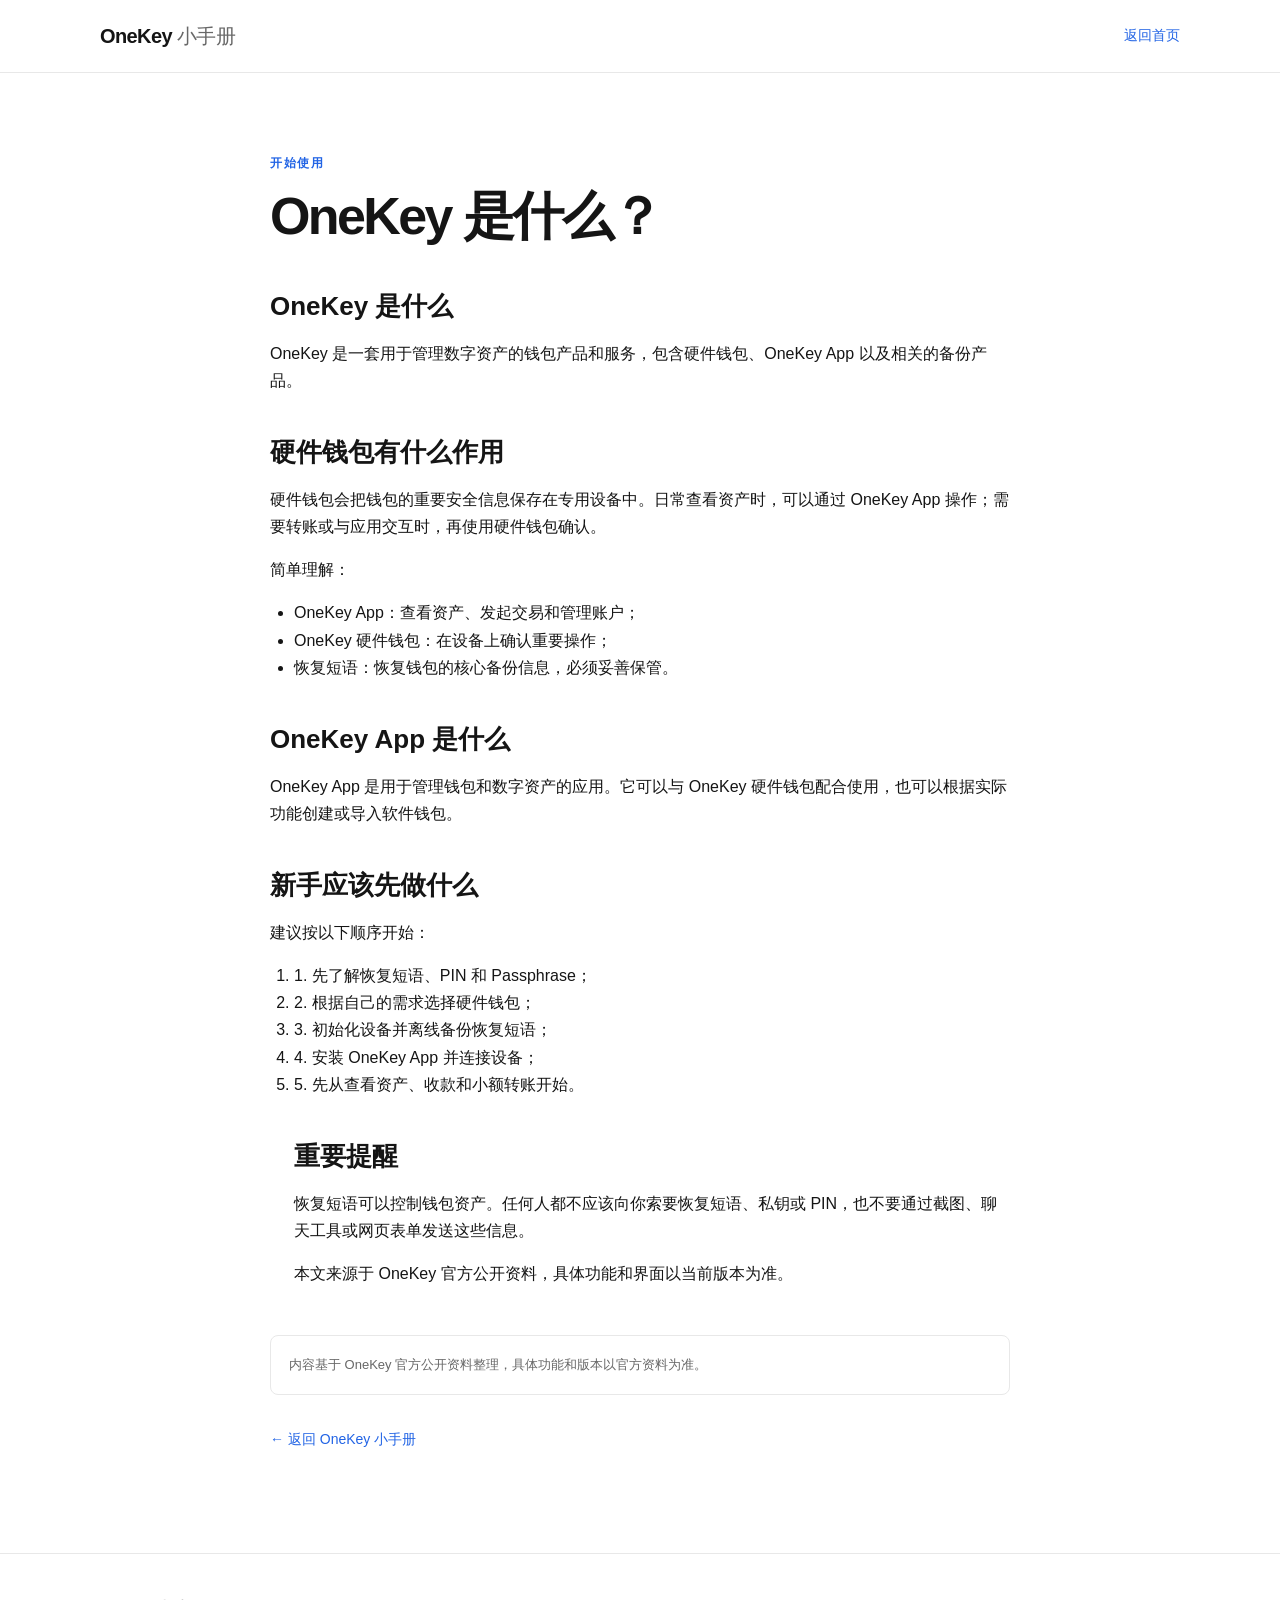
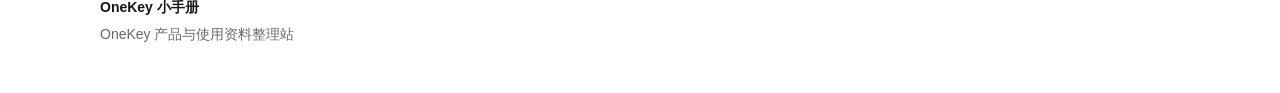
==== guides/01-onekey是什么.html @ 697a50b5 "初始化 OneKey 小手册公开站" ====
<!doctype html>
<html lang="zh-CN"><head><meta charset="UTF-8"><meta name="viewport" content="width=device-width, initial-scale=1">
<meta name="description" content="OneKey 是什么？｜OneKey 小手册"><title>OneKey 是什么？｜OneKey 小手册</title><link rel="stylesheet" href="../styles.css"></head>
<body><header class="site-header"><div class="container nav"><a class="brand" href="../">OneKey <span>小手册</span></a><a class="back" href="../">返回首页</a></div></header>
<main class="container article"><p class="eyebrow">开始使用</p><h1>OneKey 是什么？</h1><div class="article-body"><h2>OneKey 是什么</h2>
<p>OneKey 是一套用于管理数字资产的钱包产品和服务，包含硬件钱包、OneKey App 以及相关的备份产品。</p>
<h2>硬件钱包有什么作用</h2>
<p>硬件钱包会把钱包的重要安全信息保存在专用设备中。日常查看资产时，可以通过 OneKey App 操作；需要转账或与应用交互时，再使用硬件钱包确认。</p>
<p>简单理解：</p>
<ul>
<li>OneKey App：查看资产、发起交易和管理账户；</li>
<li>OneKey 硬件钱包：在设备上确认重要操作；</li>
<li>恢复短语：恢复钱包的核心备份信息，必须妥善保管。</li>
</ul>
<h2>OneKey App 是什么</h2>
<p>OneKey App 是用于管理钱包和数字资产的应用。它可以与 OneKey 硬件钱包配合使用，也可以根据实际功能创建或导入软件钱包。</p>
<h2>新手应该先做什么</h2>
<p>建议按以下顺序开始：</p>
<ol>
<li>1. 先了解恢复短语、PIN 和 Passphrase；</li>
<li>2. 根据自己的需求选择硬件钱包；</li>
<li>3. 初始化设备并离线备份恢复短语；</li>
<li>4. 安装 OneKey App 并连接设备；</li>
<li>5. 先从查看资产、收款和小额转账开始。</li>
</ul>
<h2>重要提醒</h2>
<p>恢复短语可以控制钱包资产。任何人都不应该向你索要恢复短语、私钥或 PIN，也不要通过截图、聊天工具或网页表单发送这些信息。</p>
<p>本文来源于 OneKey 官方公开资料，具体功能和界面以当前版本为准。</p></div><p class="article-source">内容基于 OneKey 官方公开资料整理，具体功能和版本以官方资料为准。</p><a class="back-link" href="../">← 返回 OneKey 小手册</a></main>
<footer class="site-footer"><div class="container"><strong>OneKey 小手册</strong><p>OneKey 产品与使用资料整理站</p></div></footer></body></html>
---- styles.css ----
:root{--ink:#151515;--muted:#686868;--line:#e8e8e8;--tint:#f7f8fa;--accent:#2264e5;--max:1080px}*{box-sizing:border-box}html{scroll-behavior:smooth}body{margin:0;color:var(--ink);font-family:-apple-system,BlinkMacSystemFont,"Segoe UI","PingFang SC","Microsoft YaHei",sans-serif;line-height:1.7;background:#fff}a{color:inherit;text-decoration:none}.container{width:min(var(--max),calc(100% - 40px));margin:auto}.article{max-width:780px;padding:80px 20px 100px}.article h1{font-size:clamp(34px,5vw,52px);line-height:1.2;letter-spacing:-.05em;margin:0 0 42px}.article-body h2{font-size:26px;line-height:1.3;margin:42px 0 12px}.article-body h3{font-size:19px;margin:28px 0 8px}.article-body p,.article-body li{font-size:16px}.article-body ul,.article-body ol{padding-left:24px}.article-source{margin-top:48px;padding:18px;border:1px solid var(--line);border-radius:8px;color:var(--muted);font-size:13px}.back,.back-link{color:var(--accent);font-size:14px}.back-link{display:inline-block;margin-top:20px}.nav{height:72px;display:flex;align-items:center;justify-content:space-between}.site-header{border-bottom:1px solid var(--line);background:#fff}.brand{font-size:20px;font-weight:750;letter-spacing:-.03em}.brand span{font-weight:500;color:var(--muted)}nav{display:flex;gap:24px;font-size:14px;color:var(--muted)}nav a:hover,.card span,.product a{color:var(--accent)}.hero{background:linear-gradient(120deg,#f6f8ff,#fff 62%);padding:110px 0 120px}.hero-inner{max-width:850px}.eyebrow{margin:0 0 12px;color:var(--accent);font-size:12px;font-weight:750;letter-spacing:.14em}.hero h1{max-width:720px;margin:0 0 18px;font-size:clamp(38px,6vw,68px);line-height:1.12;letter-spacing:-.06em}.lead{max-width:620px;color:var(--muted);font-size:19px}.hero-actions{display:flex;gap:12px;margin-top:30px}.button{padding:11px 20px;border-radius:8px;font-size:14px;font-weight:650}.primary{background:var(--ink);color:white}.secondary{border:1px solid var(--line);background:white}.section{padding:92px 0}.section-heading{margin-bottom:30px}.section-heading h2{margin:0 0 8px;font-size:36px;line-height:1.2;letter-spacing:-.04em}.section-heading p:last-child{margin:0;color:var(--muted)}.card-grid,.product-grid{display:grid;grid-template-columns:repeat(3,1fr);gap:16px}.card,.product{border:1px solid var(--line);border-radius:12px;padding:26px;background:#fff;transition:transform .2s,box-shadow .2s}.card:hover,.product:hover{transform:translateY(-3px);box-shadow:0 10px 30px #0000000d}.card h3,.product h3{margin:0 0 8px;font-size:19px}.card p,.product p{min-height:54px;margin:0 0 20px;color:var(--muted);font-size:14px}.card span,.product a{font-size:14px;font-weight:650}.tint{background:var(--tint)}.product-icon{display:grid;place-items:center;width:46px;height:46px;margin-bottom:22px;border-radius:12px;background:#eef3ff;color:var(--accent);font-weight:800}.task-list{display:grid;grid-template-columns:repeat(3,1fr);border-top:1px solid var(--line)}.task-list a{padding:18px 4px;border-bottom:1px solid var(--line);font-weight:600}.task-list a:after{content:"→";float:right;color:var(--accent)}.narrow{max-width:760px}.notice{padding:22px 24px;border-left:3px solid var(--accent);background:white}.notice p{margin:6px 0 0;color:var(--muted);font-size:14px}.site-footer{padding:42px 0;border-top:1px solid var(--line);font-size:14px}.site-footer p{margin:4px 0;color:var(--muted)}.muted{font-size:12px}@media(max-width:700px){.container{width:min(var(--max),calc(100% - 28px))}.nav{height:auto;padding:18px 0;align-items:flex-start;gap:16px}nav{display:none}.hero{padding:76px 0 84px}.hero h1{font-size:42px}.lead{font-size:17px}.section{padding:64px 0}.card-grid,.product-grid{grid-template-columns:1fr}.task-list{grid-template-columns:1fr}.card p,.product p{min-height:0}}
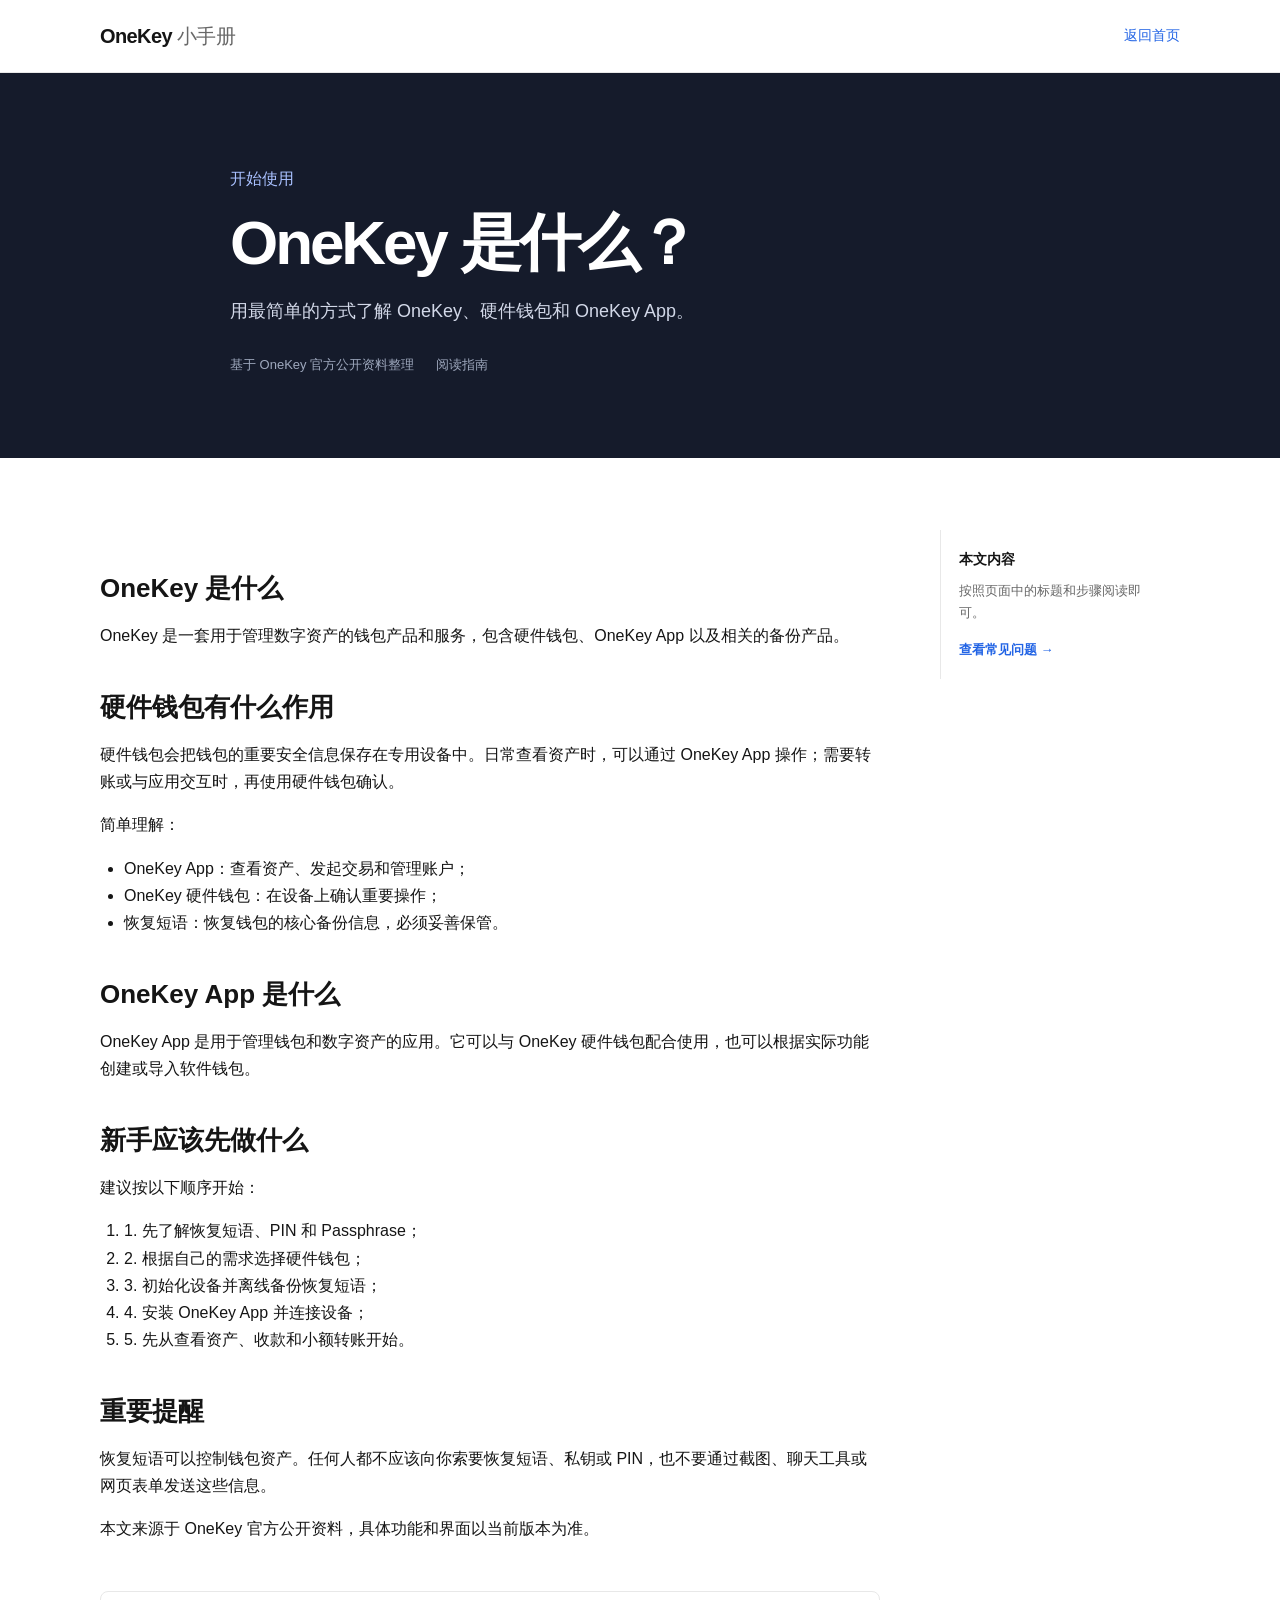
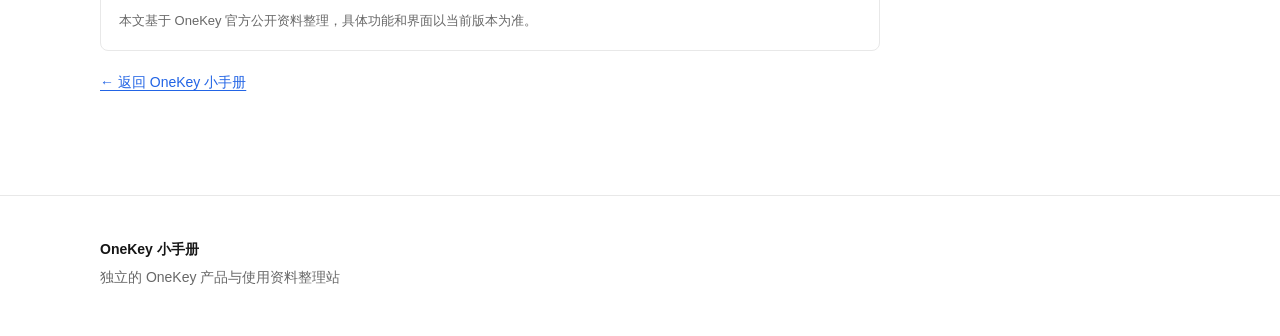
==== commit 80ccfab0: "升级文章页面布局与 Markdown 渲染" ====
--- a/guides/01-onekey是什么.html
+++ b/guides/01-onekey是什么.html
@@ -1,8 +1,9 @@
 <!doctype html>
 <html lang="zh-CN"><head><meta charset="UTF-8"><meta name="viewport" content="width=device-width, initial-scale=1">
-<meta name="description" content="OneKey 是什么？｜OneKey 小手册"><title>OneKey 是什么？｜OneKey 小手册</title><link rel="stylesheet" href="../styles.css"></head>
-<body><header class="site-header"><div class="container nav"><a class="brand" href="../">OneKey <span>小手册</span></a><a class="back" href="../">返回首页</a></div></header>
-<main class="container article"><p class="eyebrow">开始使用</p><h1>OneKey 是什么？</h1><div class="article-body"><h2>OneKey 是什么</h2>
+<meta name="description" content="用最简单的方式了解 OneKey、硬件钱包和 OneKey App。"><title>OneKey 是什么？｜OneKey 小手册</title><link rel="stylesheet" href="../styles.css"></head>
+<body class="guide-page"><header class="site-header"><div class="container nav"><a class="brand" href="../">OneKey <span>小手册</span></a><a class="back" href="../">返回首页</a></div></header>
+<main><section class="guide-hero"><div class="container guide-hero-inner"><p class="eyebrow">开始使用</p><h1>OneKey 是什么？</h1><p class="guide-summary">用最简单的方式了解 OneKey、硬件钱包和 OneKey App。</p><div class="guide-meta"><span>基于 OneKey 官方公开资料整理</span><span>阅读指南</span></div></div></section>
+<section class="container guide-layout"><article class="article-body"><h2>OneKey 是什么</h2>
 <p>OneKey 是一套用于管理数字资产的钱包产品和服务，包含硬件钱包、OneKey App 以及相关的备份产品。</p>
 <h2>硬件钱包有什么作用</h2>
 <p>硬件钱包会把钱包的重要安全信息保存在专用设备中。日常查看资产时，可以通过 OneKey App 操作；需要转账或与应用交互时，再使用硬件钱包确认。</p>
@@ -22,8 +23,8 @@
 <li>3. 初始化设备并离线备份恢复短语；</li>
 <li>4. 安装 OneKey App 并连接设备；</li>
 <li>5. 先从查看资产、收款和小额转账开始。</li>
-</ul>
+</ol>
 <h2>重要提醒</h2>
 <p>恢复短语可以控制钱包资产。任何人都不应该向你索要恢复短语、私钥或 PIN，也不要通过截图、聊天工具或网页表单发送这些信息。</p>
-<p>本文来源于 OneKey 官方公开资料，具体功能和界面以当前版本为准。</p></div><p class="article-source">内容基于 OneKey 官方公开资料整理，具体功能和版本以官方资料为准。</p><a class="back-link" href="../">← 返回 OneKey 小手册</a></main>
-<footer class="site-footer"><div class="container"><strong>OneKey 小手册</strong><p>OneKey 产品与使用资料整理站</p></div></footer></body></html>+<p>本文来源于 OneKey 官方公开资料，具体功能和界面以当前版本为准。</p><div class="article-source">本文基于 OneKey 官方公开资料整理，具体功能和界面以当前版本为准。</div><a class="back-link" href="../">← 返回 OneKey 小手册</a></article><aside class="guide-aside"><strong>本文内容</strong><p>按照页面中的标题和步骤阅读即可。</p><a href="../#faq">查看常见问题 →</a></aside></section></main>
+<footer class="site-footer"><div class="container"><strong>OneKey 小手册</strong><p>独立的 OneKey 产品与使用资料整理站</p></div></footer></body></html>
--- a/styles.css
+++ b/styles.css
@@ -1 +1 @@
-:root{--ink:#151515;--muted:#686868;--line:#e8e8e8;--tint:#f7f8fa;--accent:#2264e5;--max:1080px}*{box-sizing:border-box}html{scroll-behavior:smooth}body{margin:0;color:var(--ink);font-family:-apple-system,BlinkMacSystemFont,"Segoe UI","PingFang SC","Microsoft YaHei",sans-serif;line-height:1.7;background:#fff}a{color:inherit;text-decoration:none}.container{width:min(var(--max),calc(100% - 40px));margin:auto}.article{max-width:780px;padding:80px 20px 100px}.article h1{font-size:clamp(34px,5vw,52px);line-height:1.2;letter-spacing:-.05em;margin:0 0 42px}.article-body h2{font-size:26px;line-height:1.3;margin:42px 0 12px}.article-body h3{font-size:19px;margin:28px 0 8px}.article-body p,.article-body li{font-size:16px}.article-body ul,.article-body ol{padding-left:24px}.article-source{margin-top:48px;padding:18px;border:1px solid var(--line);border-radius:8px;color:var(--muted);font-size:13px}.back,.back-link{color:var(--accent);font-size:14px}.back-link{display:inline-block;margin-top:20px}.nav{height:72px;display:flex;align-items:center;justify-content:space-between}.site-header{border-bottom:1px solid var(--line);background:#fff}.brand{font-size:20px;font-weight:750;letter-spacing:-.03em}.brand span{font-weight:500;color:var(--muted)}nav{display:flex;gap:24px;font-size:14px;color:var(--muted)}nav a:hover,.card span,.product a{color:var(--accent)}.hero{background:linear-gradient(120deg,#f6f8ff,#fff 62%);padding:110px 0 120px}.hero-inner{max-width:850px}.eyebrow{margin:0 0 12px;color:var(--accent);font-size:12px;font-weight:750;letter-spacing:.14em}.hero h1{max-width:720px;margin:0 0 18px;font-size:clamp(38px,6vw,68px);line-height:1.12;letter-spacing:-.06em}.lead{max-width:620px;color:var(--muted);font-size:19px}.hero-actions{display:flex;gap:12px;margin-top:30px}.button{padding:11px 20px;border-radius:8px;font-size:14px;font-weight:650}.primary{background:var(--ink);color:white}.secondary{border:1px solid var(--line);background:white}.section{padding:92px 0}.section-heading{margin-bottom:30px}.section-heading h2{margin:0 0 8px;font-size:36px;line-height:1.2;letter-spacing:-.04em}.section-heading p:last-child{margin:0;color:var(--muted)}.card-grid,.product-grid{display:grid;grid-template-columns:repeat(3,1fr);gap:16px}.card,.product{border:1px solid var(--line);border-radius:12px;padding:26px;background:#fff;transition:transform .2s,box-shadow .2s}.card:hover,.product:hover{transform:translateY(-3px);box-shadow:0 10px 30px #0000000d}.card h3,.product h3{margin:0 0 8px;font-size:19px}.card p,.product p{min-height:54px;margin:0 0 20px;color:var(--muted);font-size:14px}.card span,.product a{font-size:14px;font-weight:650}.tint{background:var(--tint)}.product-icon{display:grid;place-items:center;width:46px;height:46px;margin-bottom:22px;border-radius:12px;background:#eef3ff;color:var(--accent);font-weight:800}.task-list{display:grid;grid-template-columns:repeat(3,1fr);border-top:1px solid var(--line)}.task-list a{padding:18px 4px;border-bottom:1px solid var(--line);font-weight:600}.task-list a:after{content:"→";float:right;color:var(--accent)}.narrow{max-width:760px}.notice{padding:22px 24px;border-left:3px solid var(--accent);background:white}.notice p{margin:6px 0 0;color:var(--muted);font-size:14px}.site-footer{padding:42px 0;border-top:1px solid var(--line);font-size:14px}.site-footer p{margin:4px 0;color:var(--muted)}.muted{font-size:12px}@media(max-width:700px){.container{width:min(var(--max),calc(100% - 28px))}.nav{height:auto;padding:18px 0;align-items:flex-start;gap:16px}nav{display:none}.hero{padding:76px 0 84px}.hero h1{font-size:42px}.lead{font-size:17px}.section{padding:64px 0}.card-grid,.product-grid{grid-template-columns:1fr}.task-list{grid-template-columns:1fr}.card p,.product p{min-height:0}}
+:root{--ink:#151515;--muted:#686868;--line:#e8e8e8;--tint:#f7f8fa;--accent:#2264e5;--max:1080px}*{box-sizing:border-box}html{scroll-behavior:smooth}body{margin:0;color:var(--ink);font-family:-apple-system,BlinkMacSystemFont,"Segoe UI","PingFang SC","Microsoft YaHei",sans-serif;line-height:1.7;background:#fff}a{color:inherit;text-decoration:none}.container{width:min(var(--max),calc(100% - 40px));margin:auto}.article{max-width:780px;padding:80px 20px 100px}.article h1{font-size:clamp(34px,5vw,52px);line-height:1.2;letter-spacing:-.05em;margin:0 0 42px}.article-body h2{font-size:26px;line-height:1.3;margin:42px 0 12px}.article-body h3{font-size:19px;margin:28px 0 8px}.article-body p,.article-body li{font-size:16px}.article-body ul,.article-body ol{padding-left:24px}.article-source{margin-top:48px;padding:18px;border:1px solid var(--line);border-radius:8px;color:var(--muted);font-size:13px}.back,.back-link{color:var(--accent);font-size:14px}.back-link{display:inline-block;margin-top:20px}.nav{height:72px;display:flex;align-items:center;justify-content:space-between}.site-header{border-bottom:1px solid var(--line);background:#fff}.brand{font-size:20px;font-weight:750;letter-spacing:-.03em}.brand span{font-weight:500;color:var(--muted)}nav{display:flex;gap:24px;font-size:14px;color:var(--muted)}nav a:hover,.card span,.product a{color:var(--accent)}.hero{background:linear-gradient(120deg,#f6f8ff,#fff 62%);padding:110px 0 120px}.hero-inner{max-width:1080px}.hero-grid{display:grid;grid-template-columns:1.05fr .95fr;align-items:center;gap:48px}.hero-visual{display:flex;justify-content:center;align-items:center;min-height:300px;border-radius:18px;background:#eef2fa;overflow:hidden}.hero-visual img{display:block;width:100%;height:auto;object-fit:contain}.hero h1{max-width:720px;margin:0 0 18px;font-size:clamp(38px,6vw,68px);line-height:1.12;letter-spacing:-.06em}.lead{max-width:620px;color:var(--muted);font-size:19px}.hero-actions{display:flex;gap:12px;margin-top:30px}.button{padding:11px 20px;border-radius:8px;font-size:14px;font-weight:650}.primary{background:var(--ink);color:white}.secondary{border:1px solid var(--line);background:white}.section{padding:92px 0}.section-heading{margin-bottom:30px}.section-heading h2{margin:0 0 8px;font-size:36px;line-height:1.2;letter-spacing:-.04em}.section-heading p:last-child{margin:0;color:var(--muted)}.card-grid,.product-grid{display:grid;grid-template-columns:repeat(3,1fr);gap:16px}.product-grid-wide{grid-template-columns:repeat(3,1fr)}.card,.product{border:1px solid var(--line);border-radius:12px;padding:26px;background:#fff;transition:transform .2s,box-shadow .2s}.card:hover,.product:hover{transform:translateY(-3px);box-shadow:0 10px 30px #0000000d}.card h3,.product h3{margin:0 0 8px;font-size:19px}.card p,.product p{min-height:54px;margin:0 0 20px;color:var(--muted);font-size:14px}.card span,.product a{font-size:14px;font-weight:650}.tint{background:var(--tint)}.product-icon{display:grid;place-items:center;width:46px;height:46px;margin-bottom:22px;border-radius:12px;background:#eef3ff;color:var(--accent);font-weight:800}.product-image{overflow:hidden}.product-image>img{display:block;width:calc(100% + 52px);height:190px;margin:-26px -26px 24px;object-fit:contain;background:#f4f6fa}.product-placeholder{display:grid;place-items:center;width:100%;height:190px;margin:-26px -26px 24px;padding:26px;width:calc(100% + 52px);background:#eef3ff;color:var(--accent);font-size:48px;font-weight:800}.subheading{margin:34px 0 16px;font-size:20px}.link-list{display:grid;grid-template-columns:repeat(4,1fr);gap:12px}.link-list a{display:flex;justify-content:space-between;padding:18px 20px;border:1px solid var(--line);border-radius:10px;background:#fff;font-weight:650}.link-list span{color:var(--accent)}.subheading{margin:34px 0 16px;font-size:20px}.link-list{display:grid;grid-template-columns:repeat(4,1fr);gap:12px}.link-list a{display:flex;justify-content:space-between;padding:18px 20px;border:1px solid var(--line);border-radius:10px;background:#fff;font-weight:650}.link-list span{color:var(--accent)}.task-list{display:grid;grid-template-columns:repeat(3,1fr);border-top:1px solid var(--line)}.task-list a{padding:18px 4px;border-bottom:1px solid var(--line);font-weight:600}.task-list a:after{content:"→";float:right;color:var(--accent)}.narrow{max-width:760px}.notice{padding:22px 24px;border-left:3px solid var(--accent);background:white}.notice p{margin:6px 0 0;color:var(--muted);font-size:14px}.faq-list{border-top:1px solid var(--line)}.faq-list a{display:flex;justify-content:space-between;gap:18px;padding:17px 4px;border-bottom:1px solid var(--line);font-weight:600}.faq-list b{color:var(--accent);font-weight:500}.more-link{display:inline-block;margin-top:22px;color:var(--accent);font-size:14px;font-weight:650}.footer-links{display:flex;justify-content:center;gap:18px}.footer-links a{display:grid;place-items:center;width:44px;height:44px;border:1px solid var(--line);border-radius:50%;color:var(--muted);transition:color .2s,border-color .2s}.footer-links a:hover{color:var(--accent);border-color:var(--accent)}.footer-links svg{width:21px;height:21px;fill:none;stroke:currentColor;stroke-width:1.7;stroke-linecap:round;stroke-linejoin:round}.site-footer{padding:42px 0;border-top:1px solid var(--line);font-size:14px}.site-footer p{margin:4px 0;color:var(--muted)}.muted{font-size:12px}.guide-hero{background:#151b2b;color:#fff;padding:76px 0 82px}.guide-hero-inner{max-width:820px}.guide-hero .eyebrow{color:#a9c1ff}.guide-hero h1{margin:0 0 18px;font-size:clamp(36px,6vw,62px);line-height:1.12;letter-spacing:-.05em}.guide-summary{max-width:680px;margin:0;color:#d2d8e8;font-size:18px}.guide-meta{display:flex;gap:22px;margin-top:28px;color:#9ea8bd;font-size:13px}.guide-layout{display:grid;grid-template-columns:minmax(0,780px) 220px;gap:60px;align-items:start;padding-top:72px;padding-bottom:100px}.guide-layout .article-body{min-width:0}.article-body a{color:var(--accent);text-decoration:underline;text-underline-offset:3px}.article-body blockquote{margin:28px 0;padding:18px 22px;border-left:3px solid var(--accent);background:#f4f6fb;color:#555}.article-body blockquote p{margin:0;font-size:15px}.article-body hr{border:0;border-top:1px solid var(--line);margin:38px 0}.article-body figure{margin:28px 0}.article-body figure img{display:block;max-width:100%;height:auto;border-radius:10px}.article-body figcaption{margin-top:8px;color:var(--muted);font-size:13px}.guide-aside{position:sticky;top:24px;padding:18px;border-left:1px solid var(--line);color:var(--muted);font-size:13px}.guide-aside strong{display:block;margin-bottom:8px;color:var(--ink);font-size:14px}.guide-aside p{margin:0 0 15px}.guide-aside a{color:var(--accent);font-weight:650}.guide-page .site-footer p{margin:4px 0;color:var(--muted)}@media(max-width:800px){.guide-layout{grid-template-columns:1fr;gap:34px;padding-top:48px}.guide-aside{position:static;border-left:0;border-top:1px solid var(--line);padding:18px 0}.guide-hero{padding:58px 0 64px}.guide-summary{font-size:16px}.guide-meta{margin-top:20px}}@media(max-width:700px){.container{width:min(var(--max),calc(100% - 28px))}.nav{height:auto;padding:18px 0;align-items:flex-start;gap:16px}nav{display:none}.hero{padding:76px 0 84px}.hero-grid{grid-template-columns:1fr;gap:30px}.hero-visual{min-height:200px}.hero h1{font-size:42px}.lead{font-size:17px}.section{padding:64px 0}.card-grid,.product-grid,.product-grid-wide{grid-template-columns:1fr}.task-list{grid-template-columns:1fr}.link-list{grid-template-columns:1fr}.card p,.product p{min-height:0}}
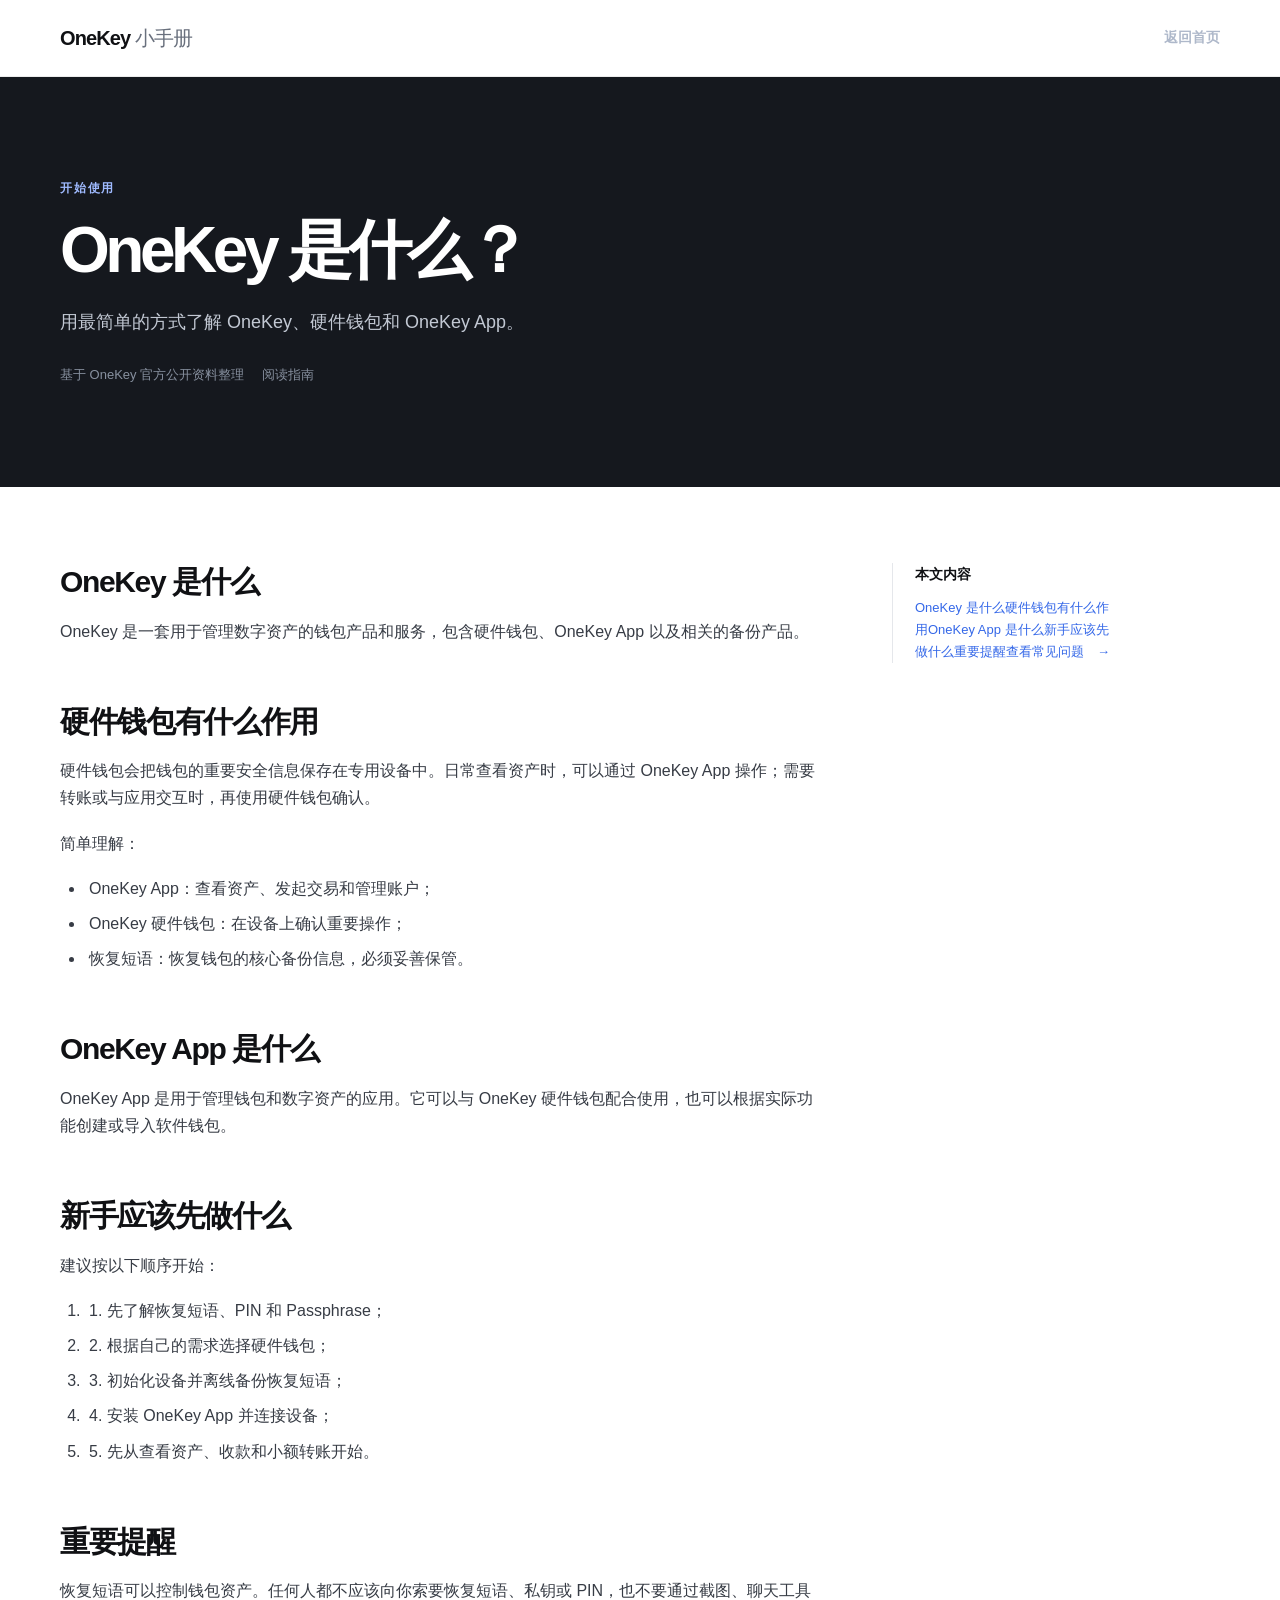
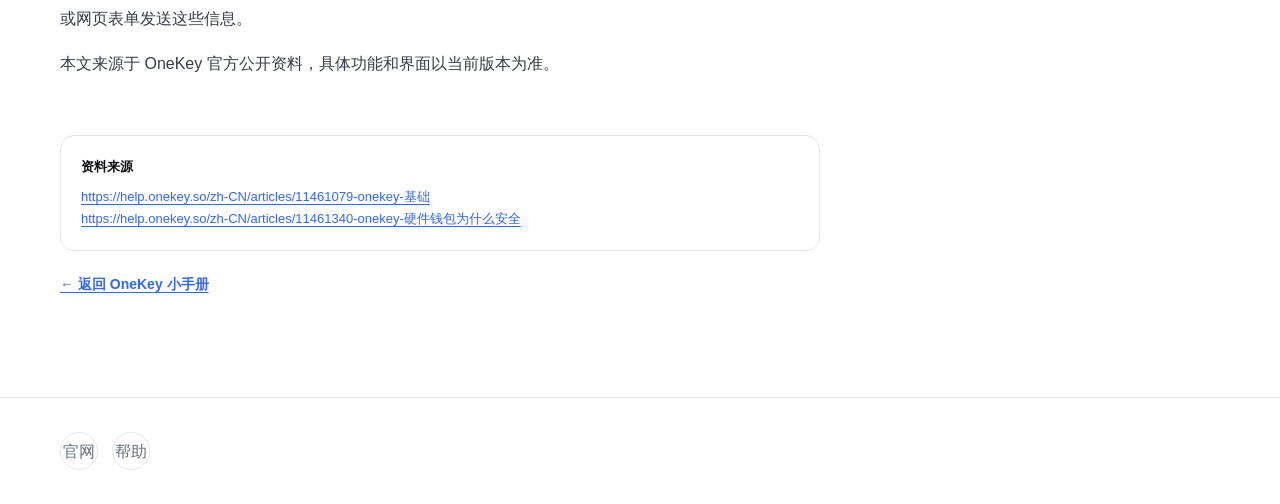
==== commit 35deacb1: "整体重构首页与文章页面设计" ====
--- a/guides/01-onekey是什么.html
+++ b/guides/01-onekey是什么.html
@@ -2,10 +2,10 @@
 <html lang="zh-CN"><head><meta charset="UTF-8"><meta name="viewport" content="width=device-width, initial-scale=1">
 <meta name="description" content="用最简单的方式了解 OneKey、硬件钱包和 OneKey App。"><title>OneKey 是什么？｜OneKey 小手册</title><link rel="stylesheet" href="../styles.css"></head>
 <body class="guide-page"><header class="site-header"><div class="container nav"><a class="brand" href="../">OneKey <span>小手册</span></a><a class="back" href="../">返回首页</a></div></header>
-<main><section class="guide-hero"><div class="container guide-hero-inner"><p class="eyebrow">开始使用</p><h1>OneKey 是什么？</h1><p class="guide-summary">用最简单的方式了解 OneKey、硬件钱包和 OneKey App。</p><div class="guide-meta"><span>基于 OneKey 官方公开资料整理</span><span>阅读指南</span></div></div></section>
-<section class="container guide-layout"><article class="article-body"><h2>OneKey 是什么</h2>
+<main><section class="guide-hero"><div class="container guide-hero-inner"><div><p class="eyebrow">开始使用</p><h1>OneKey 是什么？</h1><p class="guide-summary">用最简单的方式了解 OneKey、硬件钱包和 OneKey App。</p><div class="guide-meta"><span>基于 OneKey 官方公开资料整理</span><span>阅读指南</span></div></div></div></section>
+<section class="container guide-layout"><article class="article-body"><h2 id="onekey-是什么">OneKey 是什么</h2>
 <p>OneKey 是一套用于管理数字资产的钱包产品和服务，包含硬件钱包、OneKey App 以及相关的备份产品。</p>
-<h2>硬件钱包有什么作用</h2>
+<h2 id="硬件钱包有什么作用">硬件钱包有什么作用</h2>
 <p>硬件钱包会把钱包的重要安全信息保存在专用设备中。日常查看资产时，可以通过 OneKey App 操作；需要转账或与应用交互时，再使用硬件钱包确认。</p>
 <p>简单理解：</p>
 <ul>
@@ -13,9 +13,9 @@
 <li>OneKey 硬件钱包：在设备上确认重要操作；</li>
 <li>恢复短语：恢复钱包的核心备份信息，必须妥善保管。</li>
 </ul>
-<h2>OneKey App 是什么</h2>
+<h2 id="onekey-app-是什么">OneKey App 是什么</h2>
 <p>OneKey App 是用于管理钱包和数字资产的应用。它可以与 OneKey 硬件钱包配合使用，也可以根据实际功能创建或导入软件钱包。</p>
-<h2>新手应该先做什么</h2>
+<h2 id="新手应该先做什么">新手应该先做什么</h2>
 <p>建议按以下顺序开始：</p>
 <ol>
 <li>1. 先了解恢复短语、PIN 和 Passphrase；</li>
@@ -24,7 +24,7 @@
 <li>4. 安装 OneKey App 并连接设备；</li>
 <li>5. 先从查看资产、收款和小额转账开始。</li>
 </ol>
-<h2>重要提醒</h2>
+<h2 id="重要提醒">重要提醒</h2>
 <p>恢复短语可以控制钱包资产。任何人都不应该向你索要恢复短语、私钥或 PIN，也不要通过截图、聊天工具或网页表单发送这些信息。</p>
-<p>本文来源于 OneKey 官方公开资料，具体功能和界面以当前版本为准。</p><div class="article-source">本文基于 OneKey 官方公开资料整理，具体功能和界面以当前版本为准。</div><a class="back-link" href="../">← 返回 OneKey 小手册</a></article><aside class="guide-aside"><strong>本文内容</strong><p>按照页面中的标题和步骤阅读即可。</p><a href="../#faq">查看常见问题 →</a></aside></section></main>
-<footer class="site-footer"><div class="container"><strong>OneKey 小手册</strong><p>独立的 OneKey 产品与使用资料整理站</p></div></footer></body></html>+<p>本文来源于 OneKey 官方公开资料，具体功能和界面以当前版本为准。</p><div class="article-source"><strong>资料来源</strong><a href="https://help.onekey.so/zh-CN/articles/11461079-onekey-基础" target="_blank" rel="noopener">https://help.onekey.so/zh-CN/articles/11461079-onekey-基础</a><a href="https://help.onekey.so/zh-CN/articles/11461340-onekey-硬件钱包为什么安全" target="_blank" rel="noopener">https://help.onekey.so/zh-CN/articles/11461340-onekey-硬件钱包为什么安全</a></div><a class="back-link" href="../">← 返回 OneKey 小手册</a></article><aside class="guide-aside"><strong>本文内容</strong><a href="#onekey-是什么">OneKey 是什么</a><a href="#硬件钱包有什么作用">硬件钱包有什么作用</a><a href="#onekey-app-是什么">OneKey App 是什么</a><a href="#新手应该先做什么">新手应该先做什么</a><a href="#重要提醒">重要提醒</a><a href="../#faq">查看常见问题　→</a></aside></section></main>
+<footer class="site-footer"><div class="container"><div class="footer-links"><a href="https://onekey.so/" target="_blank" rel="noopener" aria-label="OneKey 官方网站">官网</a><a href="https://help.onekey.so/" target="_blank" rel="noopener" aria-label="OneKey 帮助中心">帮助</a></div></div></footer></body></html>
--- a/styles.css
+++ b/styles.css
@@ -1 +1,144 @@
-:root{--ink:#151515;--muted:#686868;--line:#e8e8e8;--tint:#f7f8fa;--accent:#2264e5;--max:1080px}*{box-sizing:border-box}html{scroll-behavior:smooth}body{margin:0;color:var(--ink);font-family:-apple-system,BlinkMacSystemFont,"Segoe UI","PingFang SC","Microsoft YaHei",sans-serif;line-height:1.7;background:#fff}a{color:inherit;text-decoration:none}.container{width:min(var(--max),calc(100% - 40px));margin:auto}.article{max-width:780px;padding:80px 20px 100px}.article h1{font-size:clamp(34px,5vw,52px);line-height:1.2;letter-spacing:-.05em;margin:0 0 42px}.article-body h2{font-size:26px;line-height:1.3;margin:42px 0 12px}.article-body h3{font-size:19px;margin:28px 0 8px}.article-body p,.article-body li{font-size:16px}.article-body ul,.article-body ol{padding-left:24px}.article-source{margin-top:48px;padding:18px;border:1px solid var(--line);border-radius:8px;color:var(--muted);font-size:13px}.back,.back-link{color:var(--accent);font-size:14px}.back-link{display:inline-block;margin-top:20px}.nav{height:72px;display:flex;align-items:center;justify-content:space-between}.site-header{border-bottom:1px solid var(--line);background:#fff}.brand{font-size:20px;font-weight:750;letter-spacing:-.03em}.brand span{font-weight:500;color:var(--muted)}nav{display:flex;gap:24px;font-size:14px;color:var(--muted)}nav a:hover,.card span,.product a{color:var(--accent)}.hero{background:linear-gradient(120deg,#f6f8ff,#fff 62%);padding:110px 0 120px}.hero-inner{max-width:1080px}.hero-grid{display:grid;grid-template-columns:1.05fr .95fr;align-items:center;gap:48px}.hero-visual{display:flex;justify-content:center;align-items:center;min-height:300px;border-radius:18px;background:#eef2fa;overflow:hidden}.hero-visual img{display:block;width:100%;height:auto;object-fit:contain}.hero h1{max-width:720px;margin:0 0 18px;font-size:clamp(38px,6vw,68px);line-height:1.12;letter-spacing:-.06em}.lead{max-width:620px;color:var(--muted);font-size:19px}.hero-actions{display:flex;gap:12px;margin-top:30px}.button{padding:11px 20px;border-radius:8px;font-size:14px;font-weight:650}.primary{background:var(--ink);color:white}.secondary{border:1px solid var(--line);background:white}.section{padding:92px 0}.section-heading{margin-bottom:30px}.section-heading h2{margin:0 0 8px;font-size:36px;line-height:1.2;letter-spacing:-.04em}.section-heading p:last-child{margin:0;color:var(--muted)}.card-grid,.product-grid{display:grid;grid-template-columns:repeat(3,1fr);gap:16px}.product-grid-wide{grid-template-columns:repeat(3,1fr)}.card,.product{border:1px solid var(--line);border-radius:12px;padding:26px;background:#fff;transition:transform .2s,box-shadow .2s}.card:hover,.product:hover{transform:translateY(-3px);box-shadow:0 10px 30px #0000000d}.card h3,.product h3{margin:0 0 8px;font-size:19px}.card p,.product p{min-height:54px;margin:0 0 20px;color:var(--muted);font-size:14px}.card span,.product a{font-size:14px;font-weight:650}.tint{background:var(--tint)}.product-icon{display:grid;place-items:center;width:46px;height:46px;margin-bottom:22px;border-radius:12px;background:#eef3ff;color:var(--accent);font-weight:800}.product-image{overflow:hidden}.product-image>img{display:block;width:calc(100% + 52px);height:190px;margin:-26px -26px 24px;object-fit:contain;background:#f4f6fa}.product-placeholder{display:grid;place-items:center;width:100%;height:190px;margin:-26px -26px 24px;padding:26px;width:calc(100% + 52px);background:#eef3ff;color:var(--accent);font-size:48px;font-weight:800}.subheading{margin:34px 0 16px;font-size:20px}.link-list{display:grid;grid-template-columns:repeat(4,1fr);gap:12px}.link-list a{display:flex;justify-content:space-between;padding:18px 20px;border:1px solid var(--line);border-radius:10px;background:#fff;font-weight:650}.link-list span{color:var(--accent)}.subheading{margin:34px 0 16px;font-size:20px}.link-list{display:grid;grid-template-columns:repeat(4,1fr);gap:12px}.link-list a{display:flex;justify-content:space-between;padding:18px 20px;border:1px solid var(--line);border-radius:10px;background:#fff;font-weight:650}.link-list span{color:var(--accent)}.task-list{display:grid;grid-template-columns:repeat(3,1fr);border-top:1px solid var(--line)}.task-list a{padding:18px 4px;border-bottom:1px solid var(--line);font-weight:600}.task-list a:after{content:"→";float:right;color:var(--accent)}.narrow{max-width:760px}.notice{padding:22px 24px;border-left:3px solid var(--accent);background:white}.notice p{margin:6px 0 0;color:var(--muted);font-size:14px}.faq-list{border-top:1px solid var(--line)}.faq-list a{display:flex;justify-content:space-between;gap:18px;padding:17px 4px;border-bottom:1px solid var(--line);font-weight:600}.faq-list b{color:var(--accent);font-weight:500}.more-link{display:inline-block;margin-top:22px;color:var(--accent);font-size:14px;font-weight:650}.footer-links{display:flex;justify-content:center;gap:18px}.footer-links a{display:grid;place-items:center;width:44px;height:44px;border:1px solid var(--line);border-radius:50%;color:var(--muted);transition:color .2s,border-color .2s}.footer-links a:hover{color:var(--accent);border-color:var(--accent)}.footer-links svg{width:21px;height:21px;fill:none;stroke:currentColor;stroke-width:1.7;stroke-linecap:round;stroke-linejoin:round}.site-footer{padding:42px 0;border-top:1px solid var(--line);font-size:14px}.site-footer p{margin:4px 0;color:var(--muted)}.muted{font-size:12px}.guide-hero{background:#151b2b;color:#fff;padding:76px 0 82px}.guide-hero-inner{max-width:820px}.guide-hero .eyebrow{color:#a9c1ff}.guide-hero h1{margin:0 0 18px;font-size:clamp(36px,6vw,62px);line-height:1.12;letter-spacing:-.05em}.guide-summary{max-width:680px;margin:0;color:#d2d8e8;font-size:18px}.guide-meta{display:flex;gap:22px;margin-top:28px;color:#9ea8bd;font-size:13px}.guide-layout{display:grid;grid-template-columns:minmax(0,780px) 220px;gap:60px;align-items:start;padding-top:72px;padding-bottom:100px}.guide-layout .article-body{min-width:0}.article-body a{color:var(--accent);text-decoration:underline;text-underline-offset:3px}.article-body blockquote{margin:28px 0;padding:18px 22px;border-left:3px solid var(--accent);background:#f4f6fb;color:#555}.article-body blockquote p{margin:0;font-size:15px}.article-body hr{border:0;border-top:1px solid var(--line);margin:38px 0}.article-body figure{margin:28px 0}.article-body figure img{display:block;max-width:100%;height:auto;border-radius:10px}.article-body figcaption{margin-top:8px;color:var(--muted);font-size:13px}.guide-aside{position:sticky;top:24px;padding:18px;border-left:1px solid var(--line);color:var(--muted);font-size:13px}.guide-aside strong{display:block;margin-bottom:8px;color:var(--ink);font-size:14px}.guide-aside p{margin:0 0 15px}.guide-aside a{color:var(--accent);font-weight:650}.guide-page .site-footer p{margin:4px 0;color:var(--muted)}@media(max-width:800px){.guide-layout{grid-template-columns:1fr;gap:34px;padding-top:48px}.guide-aside{position:static;border-left:0;border-top:1px solid var(--line);padding:18px 0}.guide-hero{padding:58px 0 64px}.guide-summary{font-size:16px}.guide-meta{margin-top:20px}}@media(max-width:700px){.container{width:min(var(--max),calc(100% - 28px))}.nav{height:auto;padding:18px 0;align-items:flex-start;gap:16px}nav{display:none}.hero{padding:76px 0 84px}.hero-grid{grid-template-columns:1fr;gap:30px}.hero-visual{min-height:200px}.hero h1{font-size:42px}.lead{font-size:17px}.section{padding:64px 0}.card-grid,.product-grid,.product-grid-wide{grid-template-columns:1fr}.task-list{grid-template-columns:1fr}.link-list{grid-template-columns:1fr}.card p,.product p{min-height:0}}
+:root {
+  --ink: #101114;
+  --muted: #69707d;
+  --soft: #f5f6f8;
+  --line: #e5e7eb;
+  --blue: #3568e8;
+  --blue-dark: #1c3e9d;
+  --max: 1160px;
+  --reading: 760px;
+}
+* { box-sizing: border-box; }
+html { scroll-behavior: smooth; }
+body { margin: 0; color: var(--ink); background: #fff; font-family: Inter, ui-sans-serif, -apple-system, BlinkMacSystemFont, "Segoe UI", "PingFang SC", "Microsoft YaHei", sans-serif; line-height: 1.7; }
+a { color: inherit; text-decoration: none; }
+.container { width: min(var(--max), calc(100% - 48px)); margin: 0 auto; }
+.site-header { position: relative; z-index: 2; border-bottom: 1px solid rgba(16,17,20,.08); background: rgba(255,255,255,.86); backdrop-filter: blur(16px); }
+.nav { min-height: 76px; display: flex; align-items: center; justify-content: space-between; gap: 24px; }
+.brand { font-size: 20px; font-weight: 800; letter-spacing: -.045em; }
+.brand span { color: var(--muted); font-weight: 500; }
+nav { display: flex; gap: 28px; color: var(--muted); font-size: 14px; }
+nav a:hover, .text-link:hover, .more-link:hover { color: var(--blue); }
+.hero { overflow: hidden; padding: 116px 0 128px; background: radial-gradient(circle at 82% 18%, #dbe6ff 0, rgba(219,230,255,0) 31%), linear-gradient(135deg, #f7f9ff 0%, #fff 64%); }
+.hero-grid { display: grid; grid-template-columns: minmax(0, 1.05fr) minmax(300px, .95fr); gap: 72px; align-items: center; }
+.eyebrow { margin: 0 0 16px; color: var(--blue); font-size: 12px; font-weight: 800; letter-spacing: .15em; text-transform: uppercase; }
+.hero h1 { max-width: 700px; margin: 0; font-size: clamp(42px, 6vw, 76px); line-height: 1.08; letter-spacing: -.075em; }
+.lead { max-width: 590px; margin: 24px 0 0; color: var(--muted); font-size: 19px; }
+.hero-actions { display: flex; flex-wrap: wrap; gap: 12px; margin-top: 34px; }
+.button { display: inline-flex; align-items: center; justify-content: center; min-height: 46px; padding: 0 19px; border-radius: 999px; font-size: 14px; font-weight: 700; transition: transform .2s, box-shadow .2s, background .2s; }
+.button:hover { transform: translateY(-2px); box-shadow: 0 10px 24px rgba(32,56,120,.14); }
+.button.primary { color: #fff; background: var(--ink); }
+.button.secondary { color: var(--ink); background: #fff; border: 1px solid var(--line); }
+.hero-note { justify-self: end; width: min(100%, 390px); padding: 28px; border: 1px solid rgba(53,104,232,.16); border-radius: 28px; background: rgba(255,255,255,.72); box-shadow: 0 24px 70px rgba(41,70,140,.12); }
+.hero-note strong { display: block; margin-bottom: 16px; font-size: 18px; }
+.hero-note p { margin: 0; color: var(--muted); font-size: 14px; }
+.route-list { display: grid; gap: 0; margin-top: 20px; border-top: 1px solid var(--line); }
+.route-list a { display: flex; justify-content: space-between; padding: 12px 0; border-bottom: 1px solid var(--line); font-size: 14px; }
+.route-list a span:last-child { color: var(--blue); }
+.section { padding: 104px 0; }
+.section-heading { max-width: 620px; margin-bottom: 42px; }
+.section-heading h2 { margin: 0; font-size: clamp(30px, 4vw, 46px); line-height: 1.15; letter-spacing: -.06em; }
+.section-heading p { margin: 14px 0 0; color: var(--muted); }
+.card-grid { display: grid; grid-template-columns: repeat(3, 1fr); gap: 16px; }
+.card, .product { border: 1px solid var(--line); border-radius: 20px; background: #fff; transition: transform .2s, box-shadow .2s, border-color .2s; }
+.card { min-height: 210px; padding: 28px; display: flex; flex-direction: column; }
+.card:hover, .product:hover { transform: translateY(-4px); border-color: #c9d4ed; box-shadow: 0 16px 36px rgba(16,17,20,.07); }
+.card h3, .product h3 { margin: 0; font-size: 20px; letter-spacing: -.035em; }
+.card p, .product p { margin: 10px 0 20px; color: var(--muted); font-size: 14px; }
+.card span { margin-top: auto; color: var(--blue); font-size: 14px; font-weight: 750; }
+.tint { background: var(--soft); }
+.subheading { margin: 0 0 18px; font-size: 17px; letter-spacing: -.02em; }
+.product-grid { display: grid; grid-template-columns: repeat(4, 1fr); gap: 16px; }
+.product { overflow: hidden; display: flex; flex-direction: column; }
+.product-media { height: 220px; padding: 18px; display: grid; place-items: center; background: #eef1f6; }
+.product-media img { width: 100%; height: 100%; object-fit: contain; }
+.product-copy { padding: 22px; display: flex; flex: 1; flex-direction: column; }
+.product-copy p { min-height: 50px; }
+.product-links { display: flex; flex-wrap: wrap; gap: 12px; margin-top: auto; font-size: 13px; font-weight: 700; }
+.product-links a:first-child { color: var(--blue); }
+.product-links a:last-child { color: var(--muted); }
+.product-placeholder { height: 220px; display: grid; place-items: center; background: #eef1f6; color: #8d97a8; font-size: 72px; font-weight: 800; }
+.compare-banner { display: flex; align-items: center; justify-content: space-between; gap: 24px; margin-top: 34px; padding: 26px 30px; border-radius: 20px; color: #fff; background: #14171d; }
+.compare-banner h3 { margin: 0; font-size: 20px; }
+.compare-banner p { margin: 4px 0 0; color: #b8bfcc; font-size: 14px; }
+.compare-banner .button { color: var(--ink); background: #fff; white-space: nowrap; }
+.faq-list { border-top: 1px solid var(--line); }
+.faq-list a { display: flex; align-items: center; justify-content: space-between; gap: 20px; padding: 20px 4px; border-bottom: 1px solid var(--line); font-size: 16px; }
+.faq-list a:hover { color: var(--blue); }
+.faq-list b { color: var(--blue); font-weight: 500; }
+.more-link { display: inline-block; margin-top: 26px; color: var(--blue); font-size: 14px; font-weight: 750; }
+.site-footer { padding: 34px 0; border-top: 1px solid var(--line); }
+.footer-links { display: flex; gap: 14px; }
+.footer-links a { display: grid; width: 38px; height: 38px; place-items: center; color: var(--muted); border: 1px solid var(--line); border-radius: 50%; }
+.footer-links a:hover { color: var(--blue); border-color: var(--blue); }
+.footer-links svg { width: 18px; height: 18px; fill: none; stroke: currentColor; stroke-width: 1.7; stroke-linecap: round; stroke-linejoin: round; }
+/* guide pages */
+.guide-hero { color: #fff; background: #15181e; }
+.guide-hero-inner { min-height: 410px; display: grid; grid-template-columns: minmax(0, 1fr) 360px; align-items: center; gap: 60px; padding-top: 64px; padding-bottom: 64px; }
+.guide-hero h1 { max-width: 720px; margin: 0; font-size: clamp(38px, 5vw, 64px); line-height: 1.1; letter-spacing: -.07em; }
+.guide-hero .eyebrow { color: #9fbaff; }
+.guide-summary { max-width: 680px; margin: 22px 0 0; color: #c2c8d3; font-size: 18px; }
+.guide-meta { display: flex; flex-wrap: wrap; gap: 18px; margin-top: 26px; color: #87909f; font-size: 13px; }
+.guide-cover { height: 280px; padding: 18px; display: grid; place-items: center; border-radius: 24px; background: #252a33; }
+.guide-cover img { width: 100%; height: 100%; object-fit: contain; }
+.guide-layout { display: grid; grid-template-columns: minmax(0, var(--reading)) 220px; gap: 72px; align-items: start; padding-top: 76px; padding-bottom: 100px; }
+.article-body { min-width: 0; }
+.article-body h2 { margin: 58px 0 17px; font-size: 30px; line-height: 1.25; letter-spacing: -.045em; }
+.article-body h3 { margin: 34px 0 10px; font-size: 20px; line-height: 1.35; }
+.article-body h2:first-child { margin-top: 0; }
+.article-body p, .article-body li { color: #373c45; font-size: 16px; }
+.article-body p { margin: 0 0 18px; }
+.article-body ul, .article-body ol { margin: 12px 0 24px; padding-left: 25px; }
+.article-body li { margin: 8px 0; padding-left: 4px; }
+.article-body a { color: var(--blue); text-decoration: underline; text-underline-offset: 3px; }
+.article-body strong { color: var(--ink); }
+.article-body blockquote { margin: 28px 0; padding: 18px 22px; border-left: 4px solid var(--blue); border-radius: 0 12px 12px 0; background: #f1f5ff; }
+.article-body blockquote p { margin: 0; color: #334d91; }
+.article-body hr { margin: 42px 0; border: 0; border-top: 1px solid var(--line); }
+.article-body figure { margin: 30px 0; }
+.article-body figure img { display: block; max-width: 100%; height: auto; margin: 0 auto; border-radius: 14px; }
+.article-body figcaption { margin-top: 8px; color: var(--muted); text-align: center; font-size: 13px; }
+.article-body code { padding: 2px 6px; border-radius: 5px; background: #f0f1f3; font-size: .9em; }
+.article-source { margin-top: 58px; padding: 20px; border: 1px solid var(--line); border-radius: 14px; color: var(--muted); font-size: 13px; }
+.article-source strong { display: block; margin-bottom: 8px; color: var(--ink); }
+.article-source a { display: block; overflow-wrap: anywhere; }
+.guide-aside { position: sticky; top: 104px; padding-left: 22px; border-left: 1px solid var(--line); color: var(--muted); font-size: 13px; }
+.guide-aside strong { display: block; margin-bottom: 10px; color: var(--ink); font-size: 14px; }
+.guide-aside a { color: var(--blue); }
+.back, .back-link { color: var(--blue); font-size: 14px; font-weight: 700; }
+.guide-page .back { color: #aeb8ca; }
+.back-link { display: inline-block; margin-top: 22px; }
+.compare-page { padding: 84px 0 110px; }
+.compare-table-wrap { overflow-x: auto; border: 1px solid var(--line); border-radius: 18px; }
+.compare-table { width: 100%; min-width: 680px; border-collapse: collapse; background: #fff; }
+.compare-table th, .compare-table td { padding: 18px 20px; border-bottom: 1px solid var(--line); text-align: left; vertical-align: top; }
+.compare-table th { color: var(--muted); background: #f7f8fa; font-size: 13px; font-weight: 700; }
+.compare-table td { font-size: 14px; }
+.compare-table tr:last-child td { border-bottom: 0; }
+.compare-table td:first-child { color: var(--muted); font-weight: 700; }
+@media (max-width: 900px) {
+  .hero-grid, .guide-hero-inner { grid-template-columns: 1fr; gap: 36px; }
+  .hero-note { justify-self: start; }
+  .product-grid { grid-template-columns: repeat(2, 1fr); }
+  .guide-cover { max-width: 430px; }
+  .guide-layout { grid-template-columns: 1fr; gap: 28px; }
+  .guide-aside { position: static; order: -1; padding: 0 0 20px; border-left: 0; border-bottom: 1px solid var(--line); }
+}
+@media (max-width: 620px) {
+  .container { width: min(var(--max), calc(100% - 32px)); }
+  .nav { min-height: 64px; }
+  nav { gap: 13px; font-size: 12px; }
+  .hero { padding: 76px 0 84px; }
+  .hero h1 { font-size: 45px; }
+  .lead { font-size: 17px; }
+  .section { padding: 72px 0; }
+  .card-grid, .product-grid { grid-template-columns: 1fr; }
+  .product-media, .product-placeholder { height: 230px; }
+  .compare-banner { align-items: flex-start; flex-direction: column; padding: 24px; }
+  .compare-banner .button { width: 100%; }
+  .guide-hero-inner { min-height: auto; padding-top: 56px; padding-bottom: 56px; }
+  .guide-hero h1 { font-size: 43px; }
+  .guide-summary { font-size: 16px; }
+  .guide-layout { padding-top: 54px; padding-bottom: 72px; }
+  .article-body h2 { font-size: 27px; }
+}
